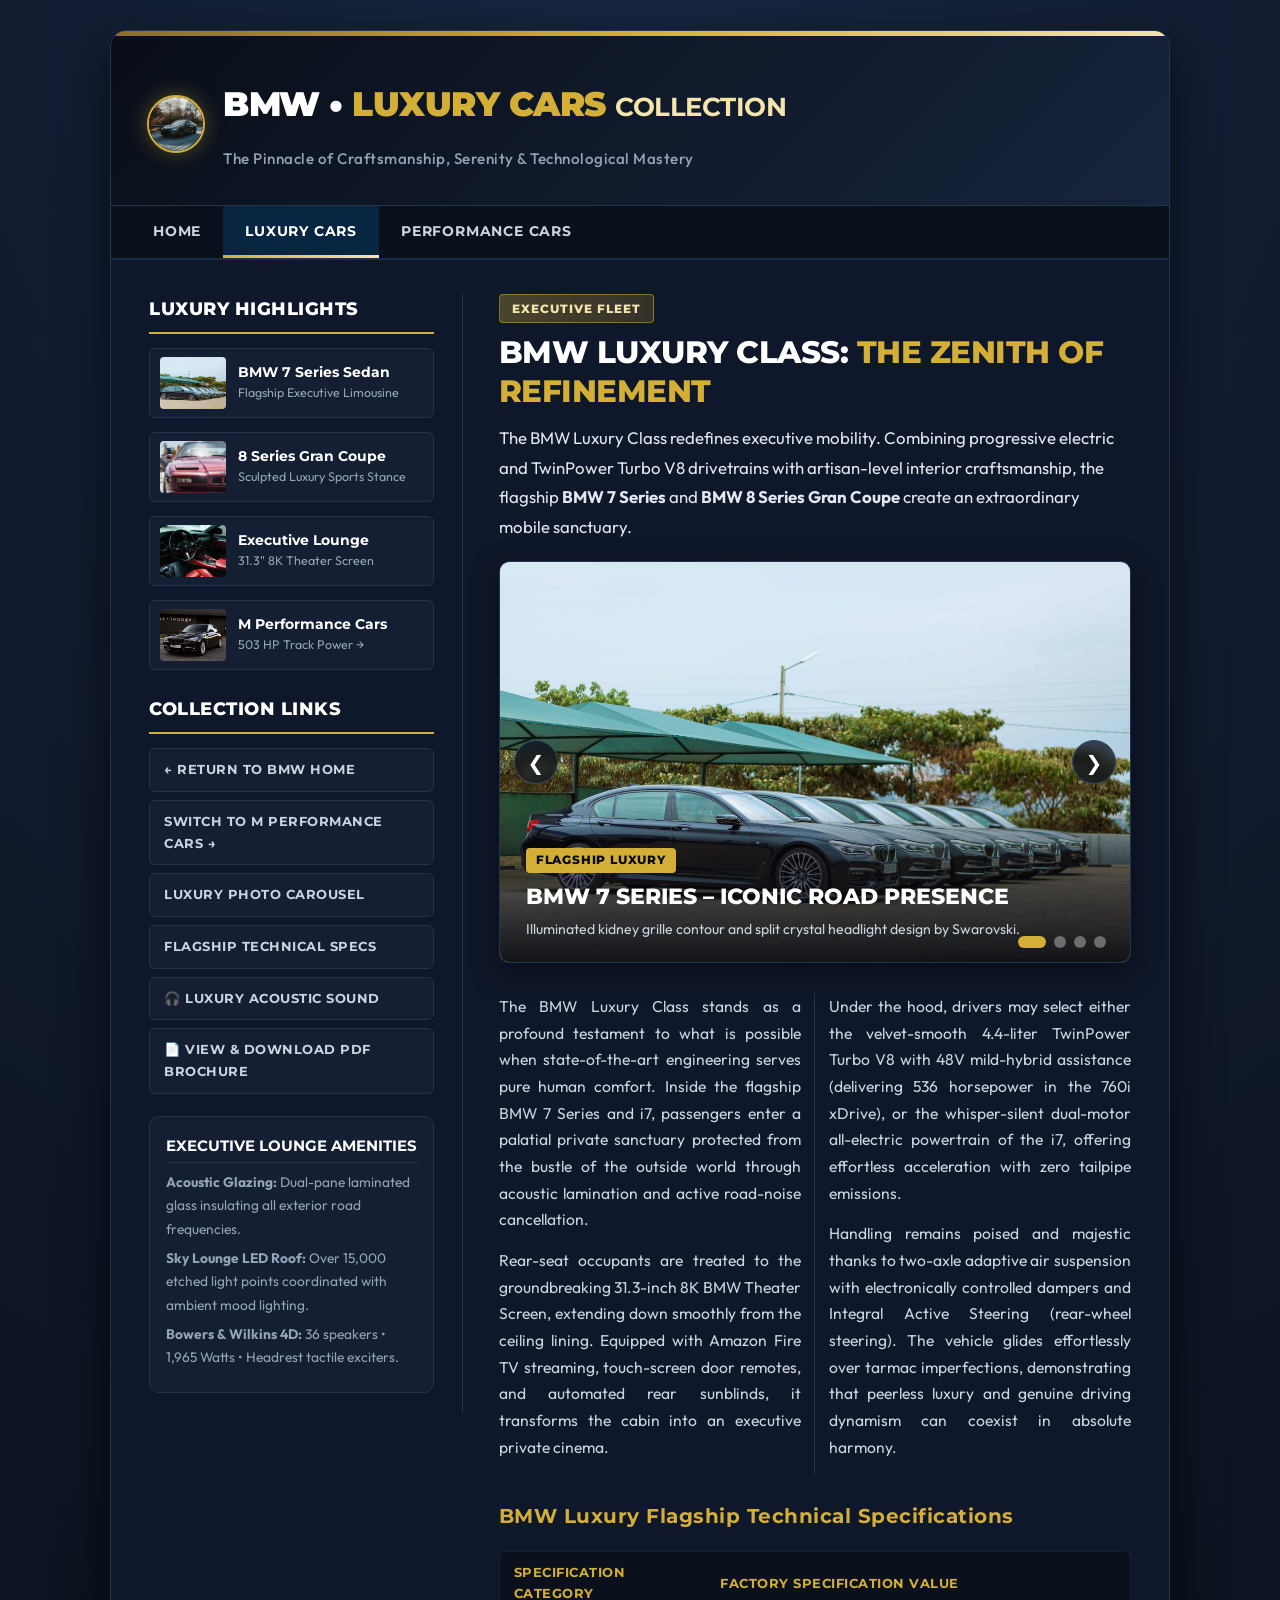
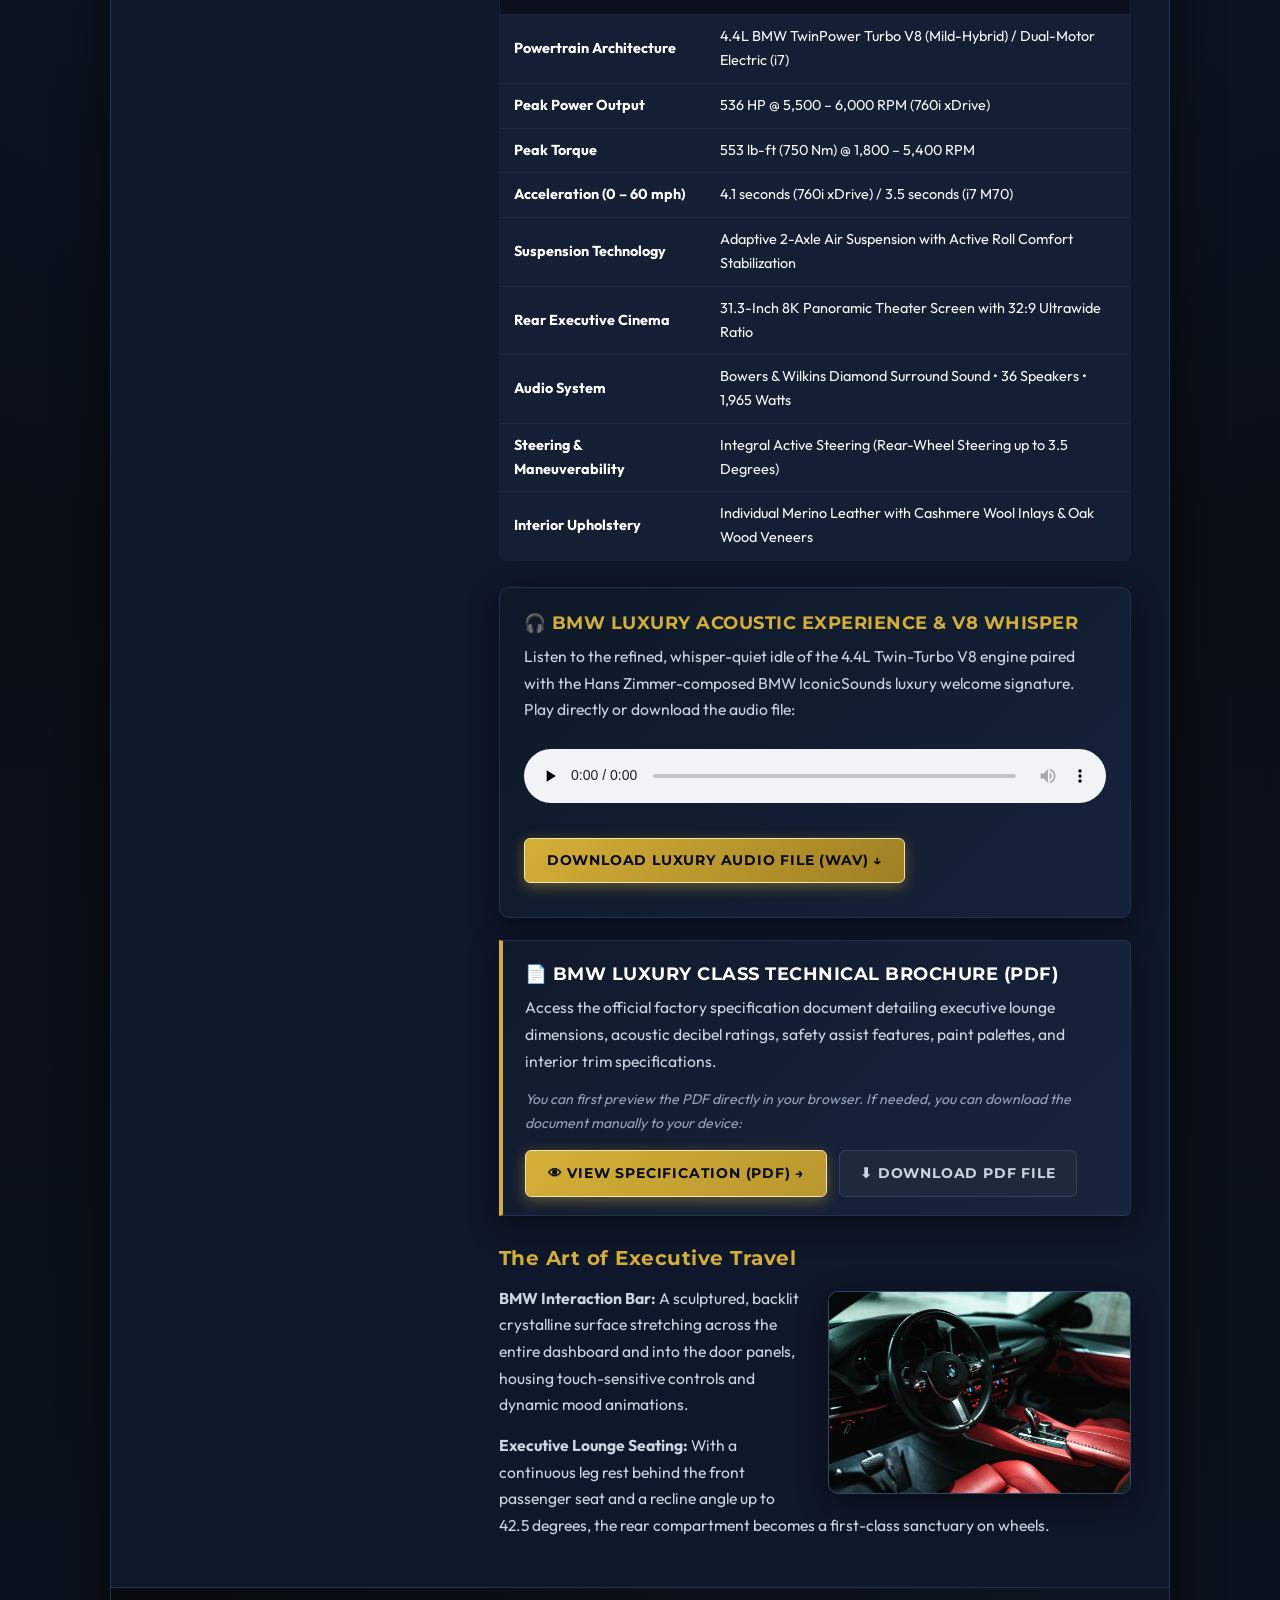
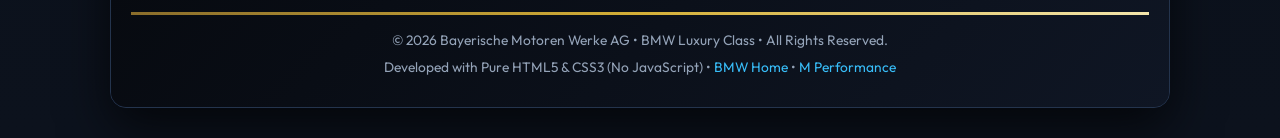
==== pages/luxury.html @ f4a5b78e "Add files via upload" ====
<!DOCTYPE html>
<html lang="en">

<head>
  <meta charset="UTF-8">
  <meta name="viewport" content="width=device-width, initial-scale=1.0">
  <title>BMW Luxury Cars Collection | Flagship Sedans &amp; Gran Coupes</title>
  <link rel="stylesheet" href="../styles/normalize.css">
  <link rel="stylesheet" href="../styles/main.css">
</head>

<body>

  <!-- Centered Main Wrapper -->
  <div id="wrapper">

    <!-- BMW Luxury Gold Accent Line -->
    <div class="luxury-gold-bar"></div>

    <!-- Header Section with Title, Tagline, Brand Logo & Gradient -->
    <header>
      <div class="header-top">
        <div class="header-branding">
          <div class="header-logo-badge" title="BMW Luxury Class"
            style="border-color: #d4af37; box-shadow: 0 0 20px rgba(212,175,55,0.35);">
            <img src="/images/bmw-logo.jpg" alt="BMW Roundel Logo">
          </div>
          <div class="header-text">
            <h1>BMW &bull; <span class="gold-letter">LUXURY CARS</span> <span class="sub-title"
                style="color: #f3e5ab;">COLLECTION</span></h1>
            <p class="tagline">The Pinnacle of Craftsmanship, Serenity &amp; Technological Mastery</p>
          </div>
        </div>
        <!-- Pure CSS Mobile Menu Toggle Label -->
        <label for="nav-toggle" class="nav-toggle-label" aria-label="Toggle Navigation">
          <span></span>
          <span></span>
          <span></span>
        </label>
      </div>
    </header>

    <!-- Pure CSS Checkbox for Mobile Navigation (Zero JS) -->
    <input type="checkbox" id="nav-toggle" class="nav-toggle-checkbox">

    <!-- Horizontal Navigation Menu -->
    <nav class="main-nav">
      <ul>
        <li><a href="../index.html">Home</a></li>
        <li><a href="/pages/luxury.html" class="active active-luxury"> Luxury Cars</a></li>
        <li><a href="/pages/performance.html"> Performance Cars</a></li>

      </ul>
    </nav>

    <!-- Main Content Area: Content Page Layout (Left Sidebar + Right Section) -->
    <main class="content-area left-sidebar-layout clearfix">

      <!-- Sidebar: Left Column (Thumbnail Image Links & Quick Navigation) -->
      <aside class="sidebar">
        <h3 class="sidebar-title gold">Luxury Highlights</h3>

        <!-- List with Image Links (as required by specifications) -->
        <ul class="image-link-list">
          <li>
            <a href="#lux-carousel" class="thumb-card">
              <img src="/images/bmw-luxury-slide1.jpg" alt="BMW 7 Series Fleet" class="thumb-photo">
              <div class="thumb-info">
                <strong>BMW 7 Series Sedan</strong>
                <span>Flagship Executive Limousine</span>
              </div>
            </a>
          </li>
          <li>
            <a href="#lux-specs" class="thumb-card">
              <img src="/images/bmw-luxury-slide2.jpg" alt="BMW 8 Series Gran Coupe" class="thumb-photo">
              <div class="thumb-info">
                <strong>8 Series Gran Coupe</strong>
                <span>Sculpted Luxury Sports Stance</span>
              </div>
            </a>
          </li>
          <li>
            <a href="#lux-lounge" class="thumb-card">
              <img src="/images/bmw-luxury-slide3.jpg" alt="BMW Executive Lounge Cockpit" class="thumb-photo">
              <div class="thumb-info">
                <strong>Executive Lounge</strong>
                <span>31.3" 8K Theater Screen</span>
              </div>
            </a>
          </li>
          <li>
            <a href="/pages/performance.html" class="thumb-card">
              <img src="/images/bmw-luxury-slide4.jpg" alt="BMW M4 Competition" class="thumb-photo">
              <div class="thumb-info">
                <strong>M Performance Cars</strong>
                <span>503 HP Track Power &rarr;</span>
              </div>
            </a>
          </li>
        </ul>

        <!-- Navigation Links including Return to Home Link -->
        <h3 class="sidebar-title gold">Collection Links</h3>
        <ul class="sidebar-nav-links">
          <li><a href="../index.html">&larr; Return to BMW Home</a></li>
          <li><a href="/pages/performance.html">Switch to M Performance Cars &rarr;</a></li>
          <li><a href="#lux-carousel">Luxury Photo Carousel</a></li>
          <li><a href="#lux-specs">Flagship Technical Specs</a></li>
          <li><a href="#lux-audio">&#127911; Luxury Acoustic Sound</a></li>
          <li><a href="#lux-pdf">&#128196; View &amp; Download PDF Brochure</a></li>
        </ul>

        <!-- Sidebar Resource Box -->
        <div class="sidebar-box">
          <h4>Executive Lounge Amenities</h4>
          <p><strong>Acoustic Glazing:</strong> Dual-pane laminated glass insulating all exterior road frequencies.</p>
          <p><strong>Sky Lounge LED Roof:</strong> Over 15,000 etched light points coordinated with ambient mood
            lighting.</p>
          <p><strong>Bowers &amp; Wilkins 4D:</strong> 36 speakers &bull; 1,965 Watts &bull; Headrest tactile exciters.
          </p>
        </div>
      </aside>

      <!-- Main Section: Right Column (Carousel, 2-Column Article, Specs Table, Audio & PDF) -->
      <section class="main-section">
        <span class="model-badge luxury-badge">Executive Fleet</span>
        <h2 class="page-title">BMW Luxury Class: <span class="gold-highlight">The Zenith of Refinement</span></h2>

        <p class="lead-text">
          The BMW Luxury Class redefines executive mobility. Combining progressive electric and TwinPower Turbo V8
          drivetrains with artisan-level interior craftsmanship, the flagship <strong>BMW 7 Series</strong> and
          <strong>BMW 8 Series Gran Coupe</strong> create an extraordinary mobile sanctuary.
        </p>

        <!-- =================================================================
             BMW LUXURY CLASS PURE CSS CAROUSEL (ZERO JAVASCRIPT)
             4 High-Resolution Real Luxury Photos with Radio Buttons, Arrows & Bullets
             ================================================================= -->
        <div class="css-carousel-wrapper" id="lux-carousel">
          <!-- 4 Radio Buttons controlling 4 Luxury Slides -->
          <input type="radio" name="lux-slide" id="lux-slide1" checked>
          <input type="radio" name="lux-slide" id="lux-slide2">
          <input type="radio" name="lux-slide" id="lux-slide3">
          <input type="radio" name="lux-slide" id="lux-slide4">

          <!-- Carousel Viewport -->
          <div class="carousel-viewport">

            <!-- Slide 1: BMW 7 Series Flagship Sedan -->
            <div class="carousel-item slide-1">
              <img src="/images/bmw-luxury-slide1.jpg" alt="BMW 7 Series Luxury Flagship">
              <div class="carousel-overlay">
                <span class="badge gold-badge">Flagship Luxury</span>
                <h3>BMW 7 Series &ndash; Iconic Road Presence</h3>
                <p>Illuminated kidney grille contour and split crystal headlight design by Swarovski.</p>
              </div>
              <label for="lux-slide4" class="carousel-arrow gold-hover prev" title="Previous Slide">&#10094;</label>
              <label for="lux-slide2" class="carousel-arrow gold-hover next" title="Next Slide">&#10095;</label>
            </div>

            <!-- Slide 2: BMW 8 Series Gran Coupe -->
            <div class="carousel-item slide-2">
              <img src="/images/bmw-luxury-slide2.jpg" alt="BMW 8 Series Gran Coupe">
              <div class="carousel-overlay">
                <span class="badge gold-badge">Grand Tourer</span>
                <h3>BMW 8 Series Gran Coupe &ndash; Athletic Elegance</h3>
                <p>Four-door coupe silhouette with frameless glass windows and twin-turbo performance.</p>
              </div>
              <label for="lux-slide1" class="carousel-arrow gold-hover prev" title="Previous Slide">&#10094;</label>
              <label for="lux-slide3" class="carousel-arrow gold-hover next" title="Next Slide">&#10095;</label>
            </div>

            <!-- Slide 3: Executive Lounge & Curved Display -->
            <div class="carousel-item slide-3">
              <img src="/images/bmw-luxury-slide3.jpg" alt="Executive Lounge Cockpit & Curved Display">
              <div class="carousel-overlay">
                <span class="badge gold-badge">Sanctuary Interior</span>
                <h3>Executive Lounge &amp; BMW Curved Display</h3>
                <p>Hand-crafted fine-grain Merino leather and faceted crystal glass iDrive controller.</p>
              </div>
              <label for="lux-slide2" class="carousel-arrow gold-hover prev" title="Previous Slide">&#10094;</label>
              <label for="lux-slide4" class="carousel-arrow gold-hover next" title="Next Slide">&#10095;</label>
            </div>

            <!-- Slide 4: Black Luxury Flagship Stance -->
            <div class="carousel-item slide-4">
              <img src="/images/bmw-luxury-slide4.jpg" alt="Black Luxury Flagship Stance">
              <div class="carousel-overlay">
                <span class="badge gold-badge">Whisper-Quiet Power</span>
                <h3>Adaptive Two-Axle Air Suspension</h3>
                <p>Automatic level control with predictive camera scanning of upcoming road surfaces.</p>
              </div>
              <label for="lux-slide3" class="carousel-arrow gold-hover prev" title="Previous Slide">&#10094;</label>
              <label for="lux-slide1" class="carousel-arrow gold-hover next" title="Next Slide">&#10095;</label>
            </div>

          </div>

          <!-- Bullet Dots for Direct Click Navigation -->
          <div class="carousel-bullets">
            <label for="lux-slide1" class="carousel-bullet bullet-1" title="Slide 1: 7 Series"></label>
            <label for="lux-slide2" class="carousel-bullet bullet-2" title="Slide 2: 8 Series"></label>
            <label for="lux-slide3" class="carousel-bullet bullet-3" title="Slide 3: Interior"></label>
            <label for="lux-slide4" class="carousel-bullet bullet-4" title="Slide 4: Stance"></label>
          </div>
        </div>

        <!-- 2-Column Article (PDF Requirement) -->
        <article class="two-column-article">
          <p>
            The BMW Luxury Class stands as a profound testament to what is possible when state-of-the-art engineering
            serves pure human comfort. Inside the flagship BMW 7 Series and i7, passengers enter a palatial private
            sanctuary protected from the bustle of the outside world through acoustic lamination and active road-noise
            cancellation.
          </p>

          <p>
            Rear-seat occupants are treated to the groundbreaking 31.3-inch 8K BMW Theater Screen, extending down
            smoothly from the ceiling lining. Equipped with Amazon Fire TV streaming, touch-screen door remotes, and
            automated rear sunblinds, it transforms the cabin into an executive private cinema.
          </p>

          <p>
            Under the hood, drivers may select either the velvet-smooth 4.4-liter TwinPower Turbo V8 with 48V
            mild-hybrid assistance (delivering 536 horsepower in the 760i xDrive), or the whisper-silent dual-motor
            all-electric powertrain of the i7, offering effortless acceleration with zero tailpipe emissions.
          </p>

          <p>
            Handling remains poised and majestic thanks to two-axle adaptive air suspension with electronically
            controlled dampers and Integral Active Steering (rear-wheel steering). The vehicle glides effortlessly over
            tarmac imperfections, demonstrating that peerless luxury and genuine driving dynamism can coexist in
            absolute harmony.
          </p>
        </article>

        <!-- Technical Specifications Table in Text -->
        <div id="lux-specs">
          <h3 class="section-subtitle gold">BMW Luxury Flagship Technical Specifications</h3>
          <table class="specs-table luxury-specs">
            <thead>
              <tr>
                <th>Specification Category</th>
                <th>Factory Specification Value</th>
              </tr>
            </thead>
            <tbody>
              <tr>
                <td><strong>Powertrain Architecture</strong></td>
                <td>4.4L BMW TwinPower Turbo V8 (Mild-Hybrid) / Dual-Motor Electric (i7)</td>
              </tr>
              <tr>
                <td><strong>Peak Power Output</strong></td>
                <td>536 HP @ 5,500 &ndash; 6,000 RPM (760i xDrive)</td>
              </tr>
              <tr>
                <td><strong>Peak Torque</strong></td>
                <td>553 lb-ft (750 Nm) @ 1,800 &ndash; 5,400 RPM</td>
              </tr>
              <tr>
                <td><strong>Acceleration (0 &ndash; 60 mph)</strong></td>
                <td>4.1 seconds (760i xDrive) / 3.5 seconds (i7 M70)</td>
              </tr>
              <tr>
                <td><strong>Suspension Technology</strong></td>
                <td>Adaptive 2-Axle Air Suspension with Active Roll Comfort Stabilization</td>
              </tr>
              <tr>
                <td><strong>Rear Executive Cinema</strong></td>
                <td>31.3-Inch 8K Panoramic Theater Screen with 32:9 Ultrawide Ratio</td>
              </tr>
              <tr>
                <td><strong>Audio System</strong></td>
                <td>Bowers &amp; Wilkins Diamond Surround Sound &bull; 36 Speakers &bull; 1,965 Watts</td>
              </tr>
              <tr>
                <td><strong>Steering &amp; Maneuverability</strong></td>
                <td>Integral Active Steering (Rear-Wheel Steering up to 3.5 Degrees)</td>
              </tr>
              <tr>
                <td><strong>Interior Upholstery</strong></td>
                <td>Individual Merino Leather with Cashmere Wool Inlays &amp; Oak Wood Veneers</td>
              </tr>
            </tbody>
          </table>
        </div>

        <!-- Car Sound / Audio File Section (Required) -->
        <div class="audio-card gold-card" id="lux-audio">
          <h4>&#127911; BMW Luxury Acoustic Experience &amp; V8 Whisper</h4>
          <p>
            Listen to the refined, whisper-quiet idle of the 4.4L Twin-Turbo V8 engine paired with the Hans
            Zimmer-composed BMW IconicSounds luxury welcome signature. Play directly or download the audio file:
          </p>
          <audio controls preload="none">
            <source src="media/bmw-luxury-sound.wav" type="audio/wav">
            Your browser does not support the audio element.
          </audio>
          <p style="margin-top: 10px;">
            <a href="media/bmw-luxury-sound.wav" class="btn-download gold" download>
              Download Luxury Audio File (WAV) &darr;
            </a>
          </p>
        </div>

        <!-- PDF Specifications Section: First View PDF, Download Manually After (Required) -->
        <div class="info-card gold-card" id="lux-pdf">
          <h4>&#128196; BMW Luxury Class Technical Brochure (PDF)</h4>
          <p>
            Access the official factory specification document detailing executive lounge dimensions, acoustic decibel
            ratings, safety assist features, paint palettes, and interior trim specifications.
          </p>
          <p style="font-size: 0.88rem; color: #94a3b8; margin-top: 6px;">
            <em>You can first preview the PDF directly in your browser. If needed, you can download the document
              manually to your device:</em>
          </p>
          <!-- Dual Action Buttons -->
          <div class="pdf-actions">
            <!-- 1. First View PDF in new tab -->
            <a href="media/bmw-luxury-specifications.pdf" target="_blank" class="btn-view-pdf gold-btn">
              &#128065; View Specification (PDF) &rarr;
            </a>
            <!-- 2. Manual Download Button if needed -->
            <a href="media/bmw-luxury-specifications.pdf" download class="btn-download-pdf">
              &#11015; Download PDF File
            </a>
          </div>
        </div>

        <!-- Additional Luxury Highlights -->
        <div id="lux-lounge" style="margin-top: 24px;">
          <h3 class="section-subtitle gold">The Art of Executive Travel</h3>
          <img src="/images/bmw-luxury-slide3.jpg" alt="BMW Luxury Interior" class="img-float-right">
          <p>
            <strong>BMW Interaction Bar:</strong> A sculptured, backlit crystalline surface stretching across the entire
            dashboard and into the door panels, housing touch-sensitive controls and dynamic mood animations.
          </p>
          <p>
            <strong>Executive Lounge Seating:</strong> With a continuous leg rest behind the front passenger seat and a
            recline angle up to 42.5 degrees, the rear compartment becomes a first-class sanctuary on wheels.
          </p>
        </div>

      </section>

    </main>

    <!-- Modern Footer with Gradient & Character Entities -->
    <footer>
      <div class="luxury-gold-bar" style="height: 3px; margin-bottom: 14px;"></div>
      <p>&copy; 2026 Bayerische Motoren Werke AG &bull; BMW Luxury Class &bull; All Rights Reserved.</p>
      <p>Developed with Pure HTML5 &amp; CSS3 (No JavaScript) &bull; <a href="../index.html">BMW Home</a> &bull; <a
          href="performance.html">M Performance</a></p>
    </footer>

  </div>

</body>

</html>
---- styles/main.css ----
/* ==========================================================================
   BMW OFFICIAL DIGITAL SHOWCASE - Style System (styles/main.css)
   Pure HTML5 & CSS3 (Zero JavaScript)
   Dual Theme: BMW M Performance & BMW Luxury Class
   Colors: M Cyan (#0066b1), M Red (#e21a1a), Luxury Gold (#d4af37), Carbon (#070a10)
   Typography: 'Montserrat' (Headings) & 'Outfit' (Body & Technical Data)
   ========================================================================== */

/* --------------------------------------------------------------------------
   1. Typography & Google Fonts
   -------------------------------------------------------------------------- */
@import url('https://fonts.googleapis.com/css2?family=Montserrat:ital,wght@0,500;0,600;0,700;0,800;0,900;1,700&family=Outfit:wght@400;500;600;700&display=swap');

:root {
  --m-blue: #0066b1;
  --m-dark-blue: #002b49;
  --m-red: #e21a1a;
  --lux-gold: #d4af37;
  --lux-gold-light: #f3e5ab;
  --bg-dark: #070a10;
  --bg-surface: #0f172a;
  --bg-card: #151f33;
  --bg-card-hover: #1b2842;
  --border-color: #24344d;
  --border-light: #334869;
  --text-main: #f8fafc;
  --text-muted: #94a3b8;
  --text-dim: #64748b;
  --shadow-card: 0 10px 30px rgba(0, 0, 0, 0.45);
  --shadow-glow: 0 0 20px rgba(0, 102, 177, 0.35);
  --radius-sm: 6px;
  --radius-md: 10px;
  --radius-lg: 16px;
}

/* --------------------------------------------------------------------------
   2. Global Resets & Base Setup
   -------------------------------------------------------------------------- */
* {
  box-sizing: border-box;
  margin: 0;
  padding: 0;
}

body {
  font-family: 'Outfit', system-ui, sans-serif;
  font-size: 16px;
  line-height: 1.65;
  color: var(--text-main);
  background-color: var(--bg-dark);
  background-image: 
    radial-gradient(circle at 50% 0%, #172540 0%, transparent 65%),
    linear-gradient(180deg, #070a10 0%, #0c121d 100%);
  min-height: 100vh;
  padding: 20px 14px;
}

/* Clearfix for floated elements */
.clearfix::after {
  content: "";
  display: table;
  clear: both;
}

/* --------------------------------------------------------------------------
   3. Main Centered Wrapper
   -------------------------------------------------------------------------- */
#wrapper {
  max-width: 1060px;
  width: 100%;
  margin: 10px auto;
  background-color: var(--bg-surface);
  border-radius: var(--radius-lg);
  overflow: hidden;
  box-shadow: 0 20px 50px rgba(0, 0, 0, 0.65);
  border: 1px solid var(--border-color);
}

/* --------------------------------------------------------------------------
   4. Header with M Motorsport Tri-Color Bar & Gradient
   -------------------------------------------------------------------------- */
.m-tricolor-bar {
  height: 5px;
  width: 100%;
  background: linear-gradient(90deg, 
    #0066b1 0%, #0066b1 33.3%, 
    #002b49 33.3%, #002b49 66.6%, 
    #e21a1a 66.6%, #e21a1a 100%);
}

.luxury-gold-bar {
  height: 5px;
  width: 100%;
  background: linear-gradient(90deg, #8a6d2b 0%, #d4af37 50%, #f3e5ab 100%);
}

header {
  position: relative;
  background: linear-gradient(135deg, #090e18 0%, #121c2e 60%, #16243b 100%);
  padding: 26px 36px 20px 36px;
  border-bottom: 1px solid var(--border-color);
}

.header-top {
  display: flex;
  align-items: center;
  justify-content: space-between;
  flex-wrap: wrap;
  gap: 16px;
}

.header-branding {
  display: flex;
  align-items: center;
  gap: 18px;
}

.header-logo-badge {
  width: 58px;
  height: 58px;
  border-radius: 50%;
  background: #000000;
  border: 2px solid #ffffff;
  display: flex;
  align-items: center;
  justify-content: center;
  box-shadow: var(--shadow-glow);
  overflow: hidden;
  flex-shrink: 0;
}

.header-logo-badge img {
  width: 100%;
  height: 100%;
  object-fit: cover;
}

.header-text h1 {
  font-family: 'Montserrat', sans-serif;
  font-size: 2.1rem;
  font-weight: 900;
  letter-spacing: -0.5px;
  text-transform: uppercase;
  color: #ffffff;
  line-height: 1.15;
}

.header-text h1 span.m-letter {
  color: var(--m-red);
  font-style: italic;
  margin-left: 2px;
}

.header-text h1 span.gold-letter {
  color: var(--lux-gold);
}

.header-text h1 span.sub-title {
  color: #38bdf8;
  font-size: 1.6rem;
  font-weight: 700;
}

.header-text p.tagline {
  font-size: 0.95rem;
  color: var(--text-muted);
  font-weight: 500;
  letter-spacing: 0.5px;
  margin-top: 4px;
}

/* Pure CSS Mobile Navigation Toggle (Checkbox Hack - No JS) */
.nav-toggle-checkbox {
  display: none;
}

.nav-toggle-label {
  display: none;
  flex-direction: column;
  justify-content: space-around;
  width: 38px;
  height: 38px;
  background: rgba(255, 255, 255, 0.08);
  border: 1px solid var(--border-light);
  border-radius: var(--radius-sm);
  padding: 7px;
  cursor: pointer;
  transition: all 0.2s ease;
}

.nav-toggle-label span {
  display: block;
  width: 100%;
  height: 3px;
  background-color: #ffffff;
  border-radius: 2px;
}

/* --------------------------------------------------------------------------
   5. Horizontal Navigation Bar
   -------------------------------------------------------------------------- */
nav.main-nav {
  background-color: #0b111c;
  border-bottom: 2px solid #1e2c45;
}

nav.main-nav ul {
  list-style: none;
  display: flex;
  flex-wrap: wrap;
  padding: 0 20px;
}

nav.main-nav li {
  margin: 0;
}

nav.main-nav a {
  display: inline-block;
  padding: 14px 22px;
  color: #cbd5e1;
  font-family: 'Montserrat', sans-serif;
  font-size: 0.88rem;
  font-weight: 700;
  text-transform: uppercase;
  letter-spacing: 0.8px;
  text-decoration: none;
  transition: all 0.25s ease;
  position: relative;
}

nav.main-nav a:hover {
  color: #ffffff;
  background-color: rgba(0, 102, 177, 0.18);
}

nav.main-nav a.active {
  color: #ffffff;
  background-color: rgba(0, 102, 177, 0.25);
}

nav.main-nav a.active::after {
  content: "";
  position: absolute;
  bottom: 0;
  left: 0;
  right: 0;
  height: 3px;
  background: linear-gradient(90deg, var(--m-blue), var(--m-red));
}

nav.main-nav a.active-luxury::after {
  content: "";
  position: absolute;
  bottom: 0;
  left: 0;
  right: 0;
  height: 3px;
  background: linear-gradient(90deg, #d4af37, #f3e5ab);
}

/* --------------------------------------------------------------------------
   6. Two-Column Layout (Section & Aside using Floating)
   -------------------------------------------------------------------------- */
main.content-area {
  padding: 34px 38px;
  background-color: var(--bg-surface);
}

/* Home Layout: Section on Left (67%), Aside on Right (31%) */
.home-layout section.main-section {
  float: left;
  width: 67%;
  padding-right: 30px;
  border-right: 1px solid var(--border-color);
  box-sizing: border-box;
}

.home-layout aside.sidebar {
  float: right;
  width: 31%;
  padding-left: 12px;
  box-sizing: border-box;
}

/* Left Sidebar Layout (M2, M4, Luxury): Aside Left (32%), Section Right (66%) */
.left-sidebar-layout aside.sidebar,
.heritage-layout aside.sidebar {
  float: left;
  width: 32%;
  padding-right: 28px;
  border-right: 1px solid var(--border-color);
  box-sizing: border-box;
}

.left-sidebar-layout section.main-section,
.heritage-layout section.main-section {
  float: right;
  width: 66%;
  padding-left: 16px;
  box-sizing: border-box;
}

/* --------------------------------------------------------------------------
   7. Typography, Headings & Content Styling
   -------------------------------------------------------------------------- */
h2.page-title {
  font-family: 'Montserrat', sans-serif;
  font-size: 1.95rem;
  font-weight: 800;
  text-transform: uppercase;
  letter-spacing: -0.5px;
  color: #ffffff;
  line-height: 1.25;
  margin-bottom: 12px;
}

h2.page-title span.m-highlight {
  color: #38bdf8;
}

h2.page-title span.gold-highlight {
  color: var(--lux-gold);
}

h2.page-title span.red-accent {
  color: var(--m-red);
}

h3.section-subtitle {
  font-family: 'Montserrat', sans-serif;
  font-size: 1.25rem;
  font-weight: 700;
  /* text-transform: uppercase; */
  color: #ffffff;
  margin: 26px 0 10px 0;
  letter-spacing: 0.5px;
}

h3.section-subtitle.gold {
  color: var(--lux-gold);
}

p {
  color: #cbd5e1;
  margin-bottom: 14px;
  line-height: 1.7;
  font-size: 0.98rem;
}

p.lead-text {
  font-size: 1.05rem;
  color: #e2e8f0;
  line-height: 1.75;
}

/* Performance & Luxury Badges */
.model-badge {
  display: inline-block;
  padding: 4px 12px;
  font-family: 'Montserrat', sans-serif;
  font-size: 0.75rem;
  font-weight: 800;
  text-transform: uppercase;
  letter-spacing: 1px;
  border-radius: 4px;
  background: linear-gradient(90deg, rgba(0,102,177,0.3) 0%, rgba(226,26,26,0.3) 100%);
  color: #ffffff;
  border: 1px solid var(--border-light);
  margin-bottom: 10px;
}

.model-badge.luxury-badge {
  background: linear-gradient(90deg, rgba(212,175,55,0.3) 0%, rgba(138,109,43,0.3) 100%);
  border-color: rgba(212,175,55,0.5);
  color: var(--lux-gold-light);
}

/* Floated Real Images */
.img-float-left {
  float: left;
  width: 320px;
  max-width: 48%;
  margin: 6px 22px 18px 0;
  border-radius: var(--radius-md);
  box-shadow: var(--shadow-card);
  border: 1px solid var(--border-light);
  display: block;
}

.img-float-right {
  float: right;
  width: 320px;
  max-width: 48%;
  margin: 6px 0 18px 22px;
  border-radius: var(--radius-md);
  box-shadow: var(--shadow-card);
  border: 1px solid var(--border-light);
  display: block;
}

/* Semantic Figure & Caption */
figure.modern-figure {
  margin: 18px 0 24px 0;
  border-radius: var(--radius-md);
  overflow: hidden;
  box-shadow: var(--shadow-card);
  border: 1px solid var(--border-color);
  background-color: var(--bg-card);
}

figure.modern-figure img {
  width: 100%;
  height: 350px;
  object-fit: cover;
  display: block;
}

figcaption {
  padding: 10px 18px;
  font-size: 0.88rem;
  font-style: italic;
  color: var(--text-muted);
  background-color: #0d1524;
  border-top: 1px solid var(--border-color);
  text-align: center;
}

/* 2-Column Article (PDF Requirement) */
.two-column-article {
  column-count: 2;
  column-gap: 28px;
  column-rule: 1px solid var(--border-color);
  text-align: justify;
  margin: 18px 0 24px 0;
}

.two-column-article p {
  margin-bottom: 14px;
}

/* Technical Specification Table */
.specs-table {
  width: 100%;
  border-collapse: collapse;
  margin: 18px 0 26px 0;
  background-color: var(--bg-card);
  border-radius: var(--radius-sm);
  overflow: hidden;
  border: 1px solid var(--border-color);
}

.specs-table th, .specs-table td {
  padding: 10px 14px;
  text-align: left;
  font-size: 0.9rem;
  border-bottom: 1px solid #1a273e;
}

.specs-table th {
  background-color: #0b111c;
  color: #38bdf8;
  font-family: 'Montserrat', sans-serif;
  font-weight: 700;
  text-transform: uppercase;
  font-size: 0.8rem;
  letter-spacing: 0.5px;
}

.specs-table.luxury-specs th {
  color: var(--lux-gold);
}

.specs-table tr:hover {
  background-color: rgba(0, 102, 177, 0.08);
}

.specs-table td strong {
  color: #ffffff;
}

/* Feature Callout Card */
.info-card {
  background: linear-gradient(135deg, #111a2c 0%, #17243c 100%);
  border-left: 4px solid var(--m-blue);
  border-radius: 0 var(--radius-sm) var(--radius-sm) 0;
  padding: 18px 22px;
  margin: 22px 0;
  box-shadow: var(--shadow-card);
  border-top: 1px solid var(--border-color);
  border-bottom: 1px solid var(--border-color);
  border-right: 1px solid var(--border-color);
}

.info-card.gold-card {
  border-left-color: var(--lux-gold);
}

.info-card h4 {
  font-family: 'Montserrat', sans-serif;
  font-size: 1.1rem;
  color: #ffffff;
  margin-bottom: 6px;
  text-transform: uppercase;
  letter-spacing: 0.5px;
}

/* Lists */
ul.styled-list {
  list-style: none;
  padding: 0;
  margin: 14px 0 20px 0;
}

ul.styled-list li {
  position: relative;
  padding-left: 26px;
  margin-bottom: 10px;
  line-height: 1.6;
}

ul.styled-list li::before {
  content: "▸";
  position: absolute;
  left: 4px;
  color: var(--m-red);
  font-size: 1.1rem;
  line-height: 1;
}

ul.styled-list.gold-bullets li::before {
  color: var(--lux-gold);
}

ol.styled-steps {
  padding-left: 20px;
  margin: 14px 0 20px 0;
}

ol.styled-steps li {
  margin-bottom: 12px;
  padding-left: 6px;
  line-height: 1.6;
}

/* Model Division Spotlight Cards on Home Page */
.model-spotlight {
  background-color: var(--bg-card);
  border: 1px solid var(--border-color);
  border-radius: var(--radius-md);
  padding: 24px;
  margin: 22px 0;
  box-shadow: var(--shadow-card);
  clear: both;
}

.model-spotlight.luxury-spotlight {
  border-left: 4px solid var(--lux-gold);
}

.model-spotlight.performance-spotlight {
  border-left: 4px solid var(--m-red);
}

.model-spotlight:hover {
  border-color: var(--border-light);
}

/* --------------------------------------------------------------------------
   8. Sidebar (Aside) Styling
   -------------------------------------------------------------------------- */
aside.sidebar h3.sidebar-title {
  font-family: 'Montserrat', sans-serif;
  font-size: 1.15rem;
  font-weight: 800;
  text-transform: uppercase;
  color: #ffffff;
  margin-bottom: 14px;
  padding-bottom: 8px;
  border-bottom: 2px solid var(--m-blue);
  letter-spacing: 0.5px;
}

aside.sidebar h3.sidebar-title.gold {
  border-bottom-color: var(--lux-gold);
}

/* Thumbnail Links List (PDF Requirement) */
ul.image-link-list {
  list-style: none;
  padding: 0;
  margin: 0 0 24px 0;
}

ul.image-link-list li {
  margin-bottom: 14px;
}

ul.image-link-list a.thumb-card {
  display: flex;
  align-items: center;
  gap: 12px;
  padding: 8px 10px;
  background-color: var(--bg-card);
  border: 1px solid var(--border-color);
  border-radius: var(--radius-sm);
  text-decoration: none;
  transition: all 0.25s ease;
}

ul.image-link-list a.thumb-card:hover {
  transform: translateY(-2px);
  border-color: #38bdf8;
  background-color: var(--bg-card-hover);
  box-shadow: var(--shadow-glow);
}

ul.image-link-list img.thumb-photo {
  width: 66px;
  height: 52px;
  object-fit: cover;
  border-radius: 4px;
  flex-shrink: 0;
}

.thumb-info strong {
  display: block;
  font-family: 'Montserrat', sans-serif;
  font-size: 0.88rem;
  font-weight: 700;
  color: #ffffff;
  line-height: 1.3;
}

.thumb-info span {
  display: block;
  font-size: 0.78rem;
  color: var(--text-muted);
  margin-top: 2px;
}

/* Sidebar Nav Links */
ul.sidebar-nav-links {
  list-style: none;
  padding: 0;
  margin-bottom: 22px;
}

ul.sidebar-nav-links li {
  margin-bottom: 8px;
}

ul.sidebar-nav-links a {
  display: block;
  padding: 10px 14px;
  background-color: var(--bg-card);
  color: #cbd5e1;
  border-radius: var(--radius-sm);
  text-decoration: none;
  font-family: 'Montserrat', sans-serif;
  font-weight: 700;
  font-size: 0.82rem;
  text-transform: uppercase;
  letter-spacing: 0.5px;
  border: 1px solid var(--border-color);
  transition: all 0.2s ease;
}

ul.sidebar-nav-links a:hover {
  background-color: var(--m-blue);
  color: #ffffff;
  border-color: var(--m-blue);
}

ul.sidebar-nav-links a.gold-link:hover {
  background-color: #8a6d2b;
  border-color: var(--lux-gold);
}

/* Sidebar Info Card */
.sidebar-box {
  background: var(--bg-card);
  border: 1px solid var(--border-color);
  border-radius: var(--radius-md);
  padding: 16px;
  margin-bottom: 20px;
}

.sidebar-box h4 {
  font-family: 'Montserrat', sans-serif;
  font-size: 0.95rem;
  color: #ffffff;
  text-transform: uppercase;
  margin-bottom: 8px;
  padding-bottom: 4px;
  border-bottom: 1px solid var(--border-color);
}

.sidebar-box p {
  font-size: 0.86rem;
  margin-bottom: 6px;
  color: var(--text-muted);
}

/* --------------------------------------------------------------------------
   9. Pure CSS Carousel (Works on M4, M2 & Luxury - Zero JavaScript)
   -------------------------------------------------------------------------- */
.css-carousel-wrapper {
  position: relative;
  width: 100%;
  margin: 20px 0 30px 0;
  border-radius: var(--radius-md);
  overflow: hidden;
  box-shadow: var(--shadow-card);
  border: 1px solid var(--border-color);
  background-color: #070b13;
}

/* Hide Radio Inputs */
.css-carousel-wrapper input[type="radio"] {
  position: absolute;
  opacity: 0;
  pointer-events: none;
}

/* Viewport for Slides */
.carousel-viewport {
  position: relative;
  width: 100%;
  height: 400px;
  overflow: hidden;
}

.carousel-item {
  position: absolute;
  top: 0;
  left: 0;
  width: 100%;
  height: 100%;
  opacity: 0;
  visibility: hidden;
  transition: opacity 0.6s cubic-bezier(0.4, 0, 0.2, 1), transform 0.6s cubic-bezier(0.4, 0, 0.2, 1);
  transform: scale(0.97);
  z-index: 1;
}

.carousel-item img {
  width: 100%;
  height: 100%;
  object-fit: cover;
  display: block;
}

/* Overlay Badge & Description */
.carousel-overlay {
  position: absolute;
  bottom: 0;
  left: 0;
  right: 0;
  padding: 34px 26px 20px 26px;
  background: linear-gradient(to top, rgba(7, 10, 16, 0.95) 0%, rgba(7, 10, 16, 0.6) 65%, transparent 100%);
  color: #ffffff;
}

.carousel-overlay .badge {
  display: inline-block;
  padding: 3px 10px;
  background: var(--m-red);
  color: #ffffff;
  font-family: 'Montserrat', sans-serif;
  font-size: 0.72rem;
  font-weight: 800;
  text-transform: uppercase;
  border-radius: 4px;
  margin-bottom: 6px;
  letter-spacing: 0.8px;
}

.carousel-overlay .badge.gold-badge {
  background: var(--lux-gold);
  color: #070a10;
}

.carousel-overlay h3 {
  font-family: 'Montserrat', sans-serif;
  font-size: 1.35rem;
  font-weight: 800;
  text-transform: uppercase;
  color: #ffffff;
  margin: 0 0 4px 0;
}

.carousel-overlay p {
  color: #cbd5e1;
  font-size: 0.88rem;
  margin: 0;
}

/* Carousel Prev & Next Arrows (Using HTML Labels) */
.carousel-arrow {
  position: absolute;
  top: 50%;
  transform: translateY(-50%);
  width: 44px;
  height: 44px;
  background-color: rgba(11, 17, 28, 0.75);
  backdrop-filter: blur(4px);
  color: #ffffff;
  border-radius: 50%;
  display: flex;
  align-items: center;
  justify-content: center;
  font-size: 20px;
  cursor: pointer;
  z-index: 10;
  user-select: none;
  transition: all 0.25s ease;
  border: 1px solid var(--border-light);
}

.carousel-arrow:hover {
  background-color: var(--m-blue);
  border-color: #38bdf8;
  transform: translateY(-50%) scale(1.1);
}

.carousel-arrow.gold-hover:hover {
  background-color: var(--lux-gold);
  border-color: #fff;
  color: #070a10;
}

.carousel-arrow.prev {
  left: 14px;
}

.carousel-arrow.next {
  right: 14px;
}

/* Bullet Dots */
.carousel-bullets {
  position: absolute;
  bottom: 14px;
  right: 24px;
  display: flex;
  gap: 8px;
  z-index: 15;
}

.carousel-bullet {
  width: 12px;
  height: 12px;
  border-radius: 6px;
  background-color: rgba(255, 255, 255, 0.35);
  cursor: pointer;
  transition: all 0.3s ease;
}

.carousel-bullet:hover {
  background-color: rgba(255, 255, 255, 0.8);
}

/* Pure CSS Radio Button Logic for M4, M2 & Luxury Slides */
#m4-slide1:checked ~ .carousel-viewport .slide-1,
#m4-slide2:checked ~ .carousel-viewport .slide-2,
#m4-slide3:checked ~ .carousel-viewport .slide-3,
#m4-slide4:checked ~ .carousel-viewport .slide-4,
#m2-slide1:checked ~ .carousel-viewport .slide-1,
#m2-slide2:checked ~ .carousel-viewport .slide-2,
#m2-slide3:checked ~ .carousel-viewport .slide-3,
#m2-slide4:checked ~ .carousel-viewport .slide-4,
#lux-slide1:checked ~ .carousel-viewport .slide-1,
#lux-slide2:checked ~ .carousel-viewport .slide-2,
#lux-slide3:checked ~ .carousel-viewport .slide-3,
#lux-slide4:checked ~ .carousel-viewport .slide-4 {
  opacity: 1;
  visibility: visible;
  transform: scale(1);
  z-index: 5;
}

#m4-slide1:checked ~ .carousel-bullets .bullet-1,
#m4-slide2:checked ~ .carousel-bullets .bullet-2,
#m4-slide3:checked ~ .carousel-bullets .bullet-3,
#m4-slide4:checked ~ .carousel-bullets .bullet-4,
#m2-slide1:checked ~ .carousel-bullets .bullet-1,
#m2-slide2:checked ~ .carousel-bullets .bullet-2,
#m2-slide3:checked ~ .carousel-bullets .bullet-3,
#m2-slide4:checked ~ .carousel-bullets .bullet-4 {
  background-color: var(--m-blue);
  width: 28px;
}

#lux-slide1:checked ~ .carousel-bullets .bullet-1,
#lux-slide2:checked ~ .carousel-bullets .bullet-2,
#lux-slide3:checked ~ .carousel-bullets .bullet-3,
#lux-slide4:checked ~ .carousel-bullets .bullet-4 {
  background-color: var(--lux-gold);
  width: 28px;
}

/* --------------------------------------------------------------------------
   10. Media Cards (Audio Player, View PDF & Download PDF)
   -------------------------------------------------------------------------- */
.audio-card {
  background: linear-gradient(135deg, #0e1828 0%, #152238 100%);
  border: 1px solid #1e3352;
  border-radius: var(--radius-md);
  padding: 20px 24px;
  margin: 22px 0;
  box-shadow: var(--shadow-card);
}

.audio-card h4 {
  font-family: 'Montserrat', sans-serif;
  font-size: 1.1rem;
  color: #38bdf8;
  text-transform: uppercase;
  margin-bottom: 6px;
  letter-spacing: 0.5px;
}

.audio-card.gold-card h4 {
  color: var(--lux-gold);
}

.audio-card audio {
  width: 100%;
  margin: 12px 0 10px 0;
}

/* Dual PDF Actions: First View PDF, Then Download Manually */
.pdf-actions {
  display: flex;
  flex-wrap: wrap;
  gap: 12px;
  margin-top: 14px;
}

.btn-view-pdf {
  display: inline-flex;
  align-items: center;
  gap: 8px;
  background: linear-gradient(135deg, #0284c7 0%, #0369a1 100%);
  color: #ffffff;
  padding: 11px 22px;
  border-radius: var(--radius-sm);
  text-decoration: none;
  font-family: 'Montserrat', sans-serif;
  font-weight: 700;
  font-size: 0.85rem;
  text-transform: uppercase;
  letter-spacing: 0.8px;
  box-shadow: 0 4px 14px rgba(2, 132, 199, 0.4);
  transition: all 0.25s ease;
  border: 1px solid rgba(255, 255, 255, 0.2);
}

.btn-view-pdf:hover {
  background: linear-gradient(135deg, #0369a1 0%, #075985 100%);
  box-shadow: 0 6px 18px rgba(2, 132, 199, 0.6);
  transform: translateY(-2px);
  color: #ffffff;
  text-decoration: none;
}

.btn-view-pdf.gold-btn {
  background: linear-gradient(135deg, #d4af37 0%, #b8972e 100%);
  color: #070a10;
  box-shadow: 0 4px 14px rgba(212, 175, 55, 0.4);
  border-color: #f3e5ab;
}

.btn-view-pdf.gold-btn:hover {
  background: linear-gradient(135deg, #f3e5ab 0%, #d4af37 100%);
  box-shadow: 0 6px 18px rgba(212, 175, 55, 0.6);
  color: #070a10;
}

.btn-download-pdf {
  display: inline-flex;
  align-items: center;
  gap: 8px;
  background: #1e293b;
  color: #cbd5e1;
  padding: 11px 20px;
  border-radius: var(--radius-sm);
  text-decoration: none;
  font-family: 'Montserrat', sans-serif;
  font-weight: 700;
  font-size: 0.85rem;
  text-transform: uppercase;
  letter-spacing: 0.8px;
  transition: all 0.25s ease;
  border: 1px solid #334155;
}

.btn-download-pdf:hover {
  background: var(--m-red);
  border-color: var(--m-red);
  color: #ffffff;
  transform: translateY(-2px);
  text-decoration: none;
}

.btn-download {
  display: inline-flex;
  align-items: center;
  gap: 8px;
  background: linear-gradient(135deg, var(--m-blue) 0%, #004b82 100%);
  color: #ffffff;
  padding: 10px 22px;
  border-radius: var(--radius-sm);
  text-decoration: none;
  font-family: 'Montserrat', sans-serif;
  font-weight: 700;
  font-size: 0.85rem;
  text-transform: uppercase;
  letter-spacing: 0.8px;
  margin-top: 8px;
  box-shadow: 0 4px 14px rgba(0, 102, 177, 0.4);
  transition: all 0.25s ease;
  border: 1px solid rgba(255, 255, 255, 0.2);
}

.btn-download:hover {
  background: linear-gradient(135deg, var(--m-red) 0%, #a81212 100%);
  box-shadow: 0 6px 18px rgba(226, 26, 26, 0.45);
  transform: translateY(-2px);
  color: #ffffff;
  text-decoration: none;
}

.btn-download.gold {
  background: linear-gradient(135deg, #d4af37 0%, #9e7f22 100%);
  color: #070a10;
  box-shadow: 0 4px 14px rgba(212, 175, 55, 0.4);
  border-color: #f3e5ab;
}

.btn-download.gold:hover {
  background: linear-gradient(135deg, #f3e5ab 0%, #d4af37 100%);
  color: #070a10;
}

/* --------------------------------------------------------------------------
   11. Footer with Gradient & Character Entities
   -------------------------------------------------------------------------- */
footer {
  background: linear-gradient(135deg, #070a10 0%, #0f1624 100%);
  color: var(--text-muted);
  text-align: center;
  padding: 24px 20px;
  border-top: 1px solid var(--border-color);
  font-size: 0.88rem;
}

footer p {
  color: #94a3b8;
  margin: 4px 0;
  font-size: 0.86rem;
}

footer a {
  color: #38bdf8;
  text-decoration: none;
}

footer a:hover {
  text-decoration: underline;
}

/* --------------------------------------------------------------------------
   12. Responsive Web Design (Media Queries)
   -------------------------------------------------------------------------- */

/* Tablet (max-width: 820px) */
@media screen and (max-width: 820px) {
  #wrapper {
    margin: 0;
    width: 100%;
    border-radius: 0;
    border: none;
  }

  main.content-area {
    padding: 24px 20px;
  }

  .home-layout section.main-section,
  .left-sidebar-layout section.main-section,
  .heritage-layout section.main-section {
    width: 62%;
    padding-right: 18px;
    padding-left: 18px;
  }

  .home-layout aside.sidebar,
  .left-sidebar-layout aside.sidebar,
  .heritage-layout aside.sidebar {
    width: 38%;
  }

  .img-float-left, .img-float-right {
    max-width: 48%;
  }

  .two-column-article {
    column-count: 1;
  }

  .carousel-viewport {
    height: 320px;
  }
}

/* Mobile Devices (max-width: 640px) */
@media screen and (max-width: 640px) {
  body {
    padding: 0;
  }

  header {
    padding: 18px 20px;
  }

  .header-text h1 {
    font-size: 1.6rem;
  }

  .header-text h1 span.sub-title {
    font-size: 1.25rem;
  }

  .nav-toggle-label {
    display: flex;
  }

  nav.main-nav ul {
    display: none;
    flex-direction: column;
    padding: 6px 12px;
  }

  .nav-toggle-checkbox:checked ~ nav.main-nav ul {
    display: flex;
  }

  nav.main-nav a {
    padding: 12px 14px;
    border-bottom: 1px solid rgba(255, 255, 255, 0.05);
  }

  .home-layout section.main-section,
  .home-layout aside.sidebar,
  .left-sidebar-layout aside.sidebar,
  .left-sidebar-layout section.main-section,
  .heritage-layout aside.sidebar,
  .heritage-layout section.main-section {
    float: none;
    width: 100%;
    padding: 0;
    border: none;
  }

  aside.sidebar {
    margin-top: 30px;
    padding-top: 22px;
    border-top: 2px dashed var(--border-color);
  }

  .img-float-left, .img-float-right {
    float: none;
    width: 100%;
    max-width: 100%;
    margin: 14px 0;
  }

  figure.modern-figure img {
    height: 220px;
  }

  .carousel-viewport {
    height: 260px;
  }

  .carousel-arrow {
    width: 36px;
    height: 36px;
    font-size: 16px;
  }

  .carousel-overlay h3 {
    font-size: 1.05rem;
  }

  .carousel-overlay p {
    display: none;
  }
}
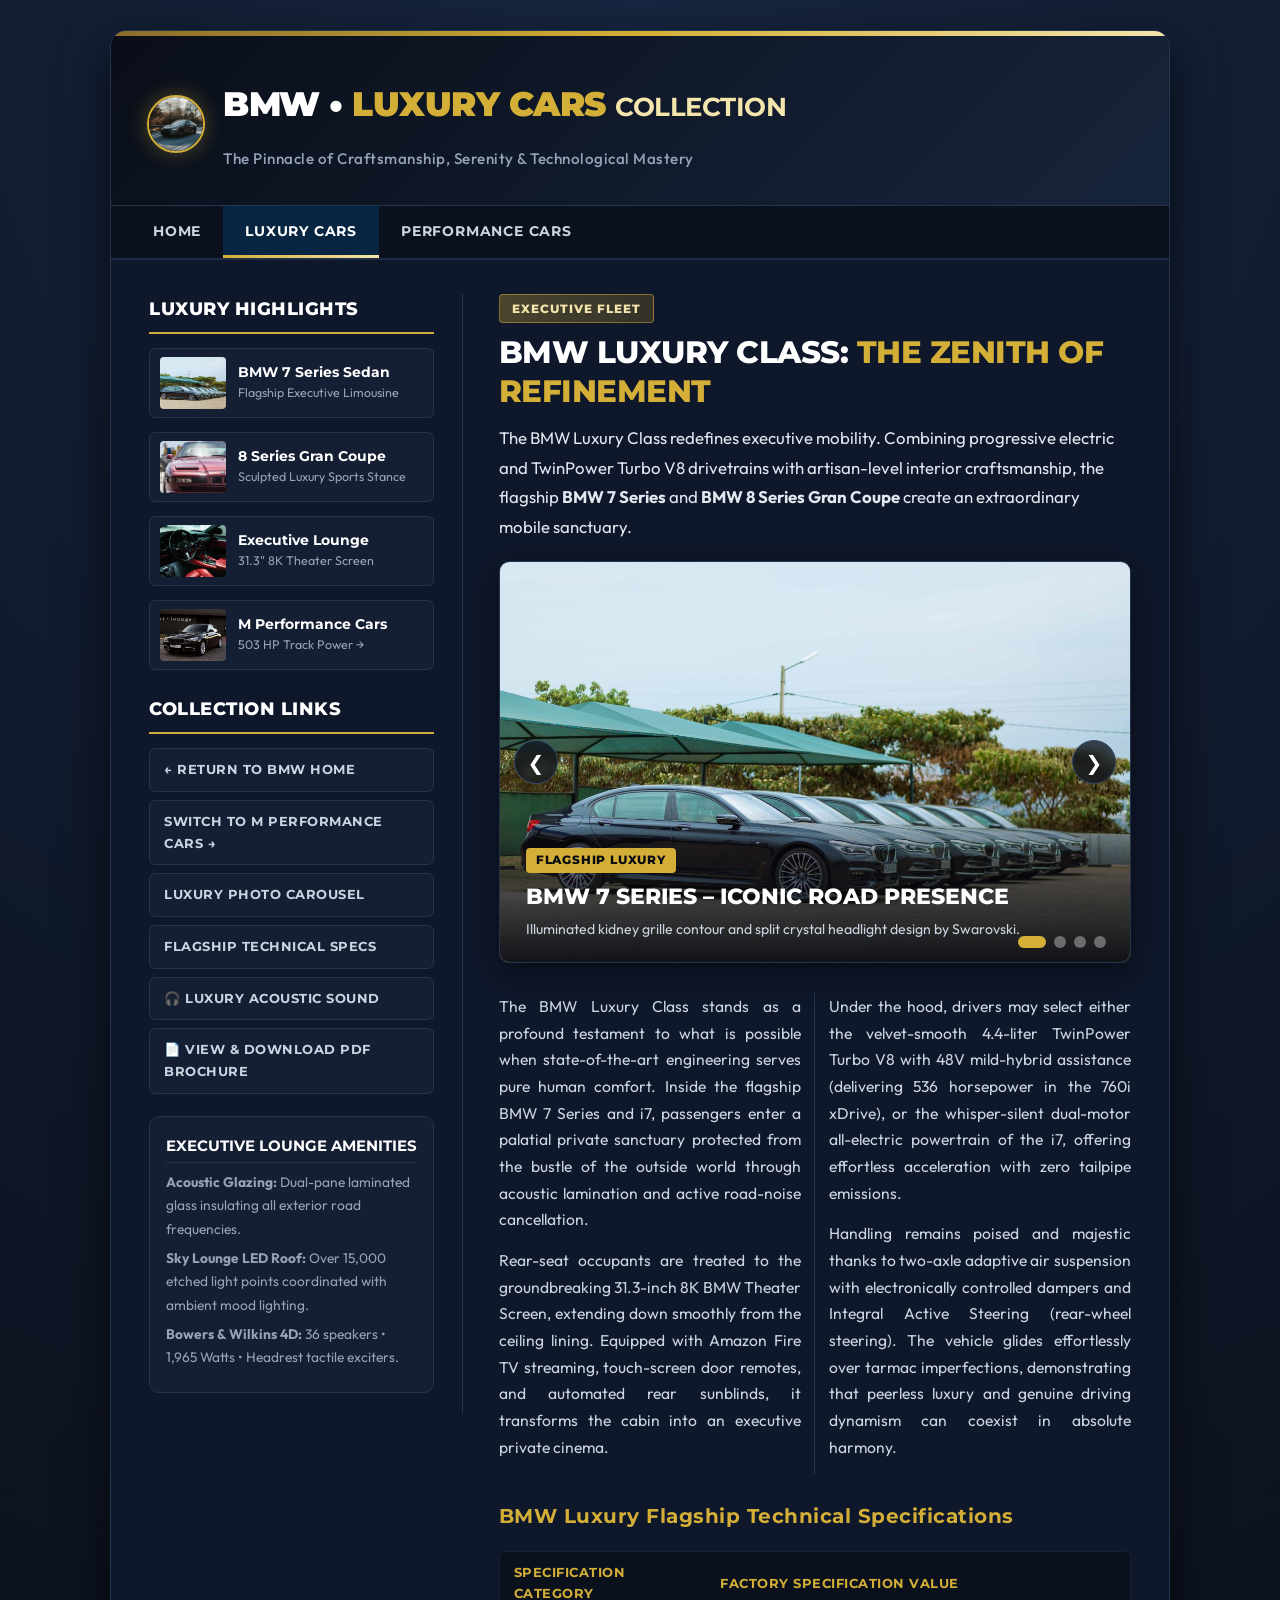
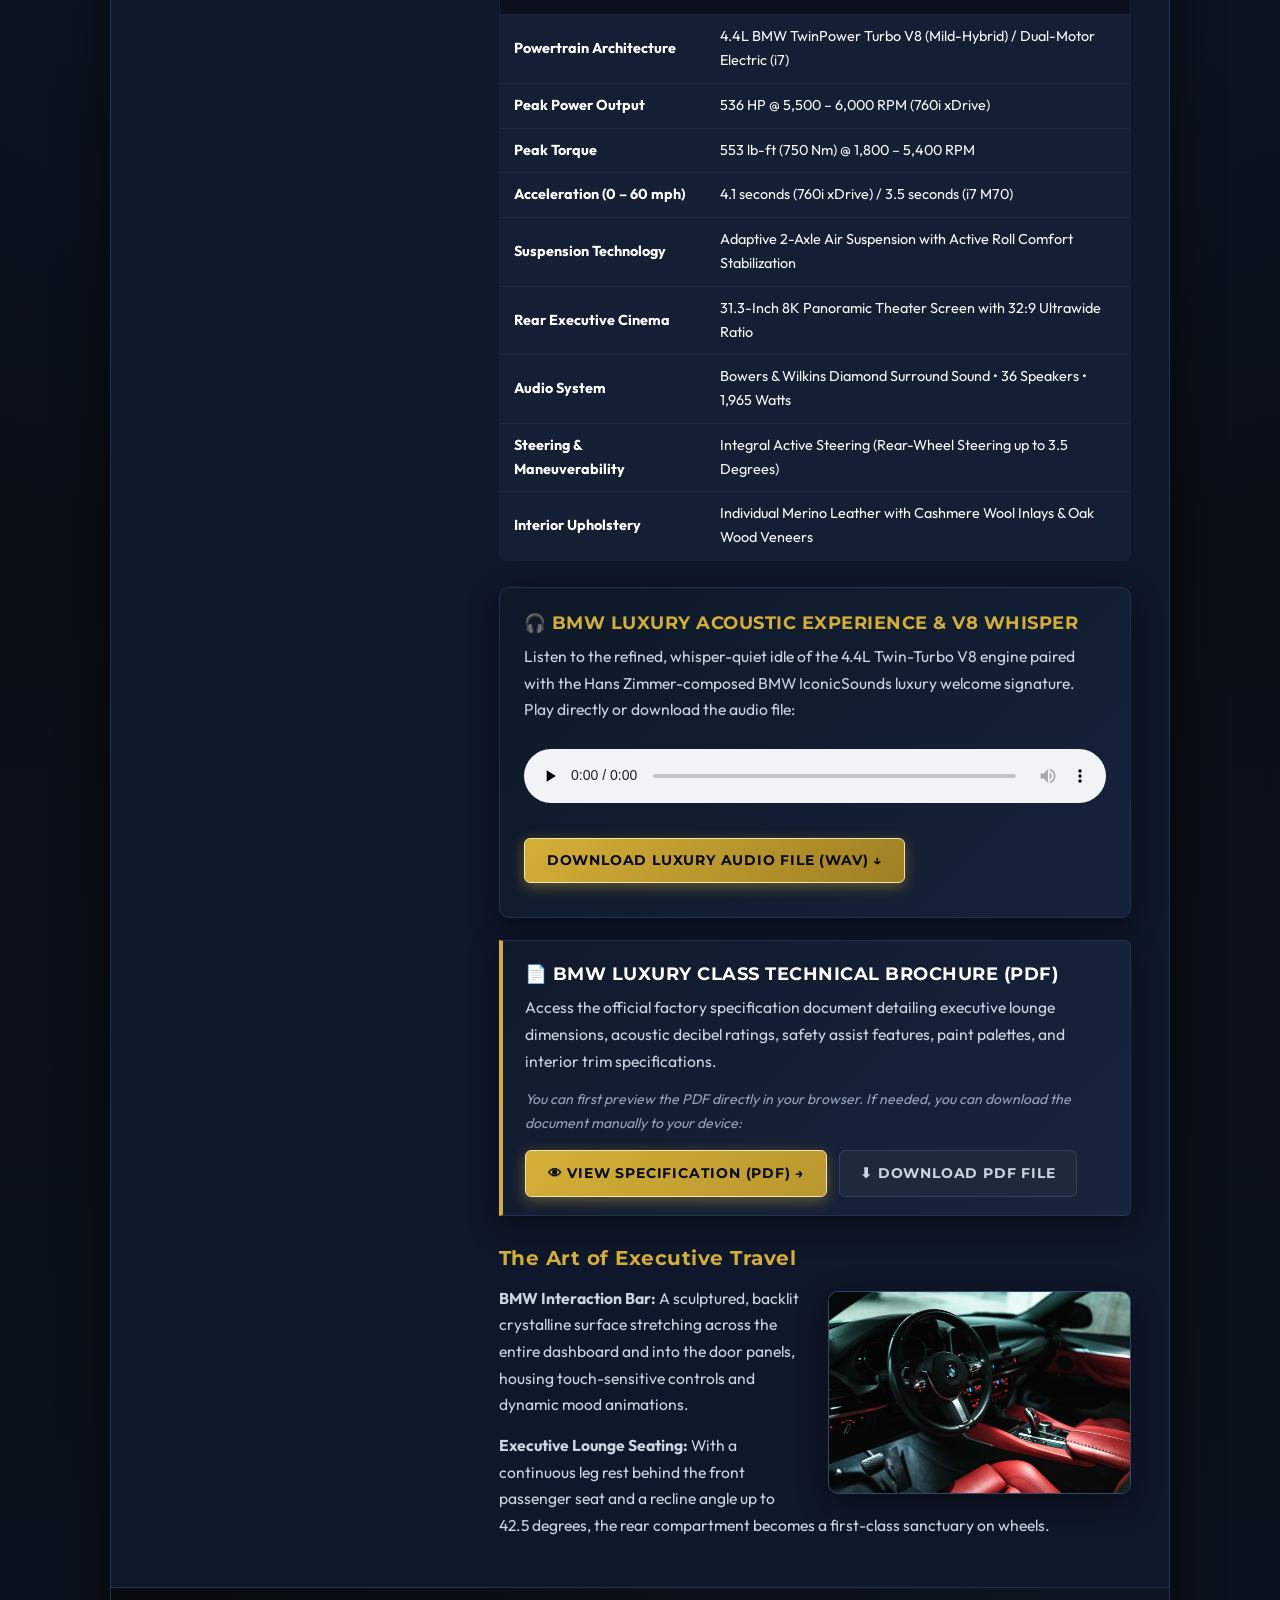
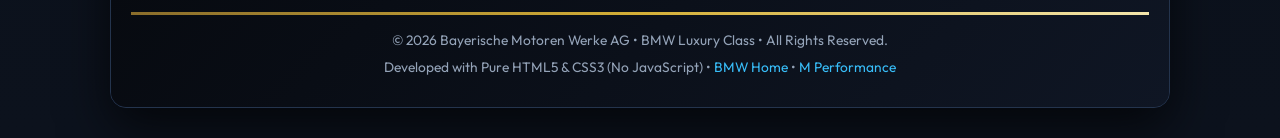
==== commit bc526971: "Update luxury.html" ====
--- a/pages/luxury.html
+++ b/pages/luxury.html
@@ -23,7 +23,7 @@
         <div class="header-branding">
           <div class="header-logo-badge" title="BMW Luxury Class"
             style="border-color: #d4af37; box-shadow: 0 0 20px rgba(212,175,55,0.35);">
-            <img src="/images/bmw-logo.jpg" alt="BMW Roundel Logo">
+            <img src="../images/bmw-logo.jpg" alt="BMW Roundel Logo">
           </div>
           <div class="header-text">
             <h1>BMW &bull; <span class="gold-letter">LUXURY CARS</span> <span class="sub-title"
